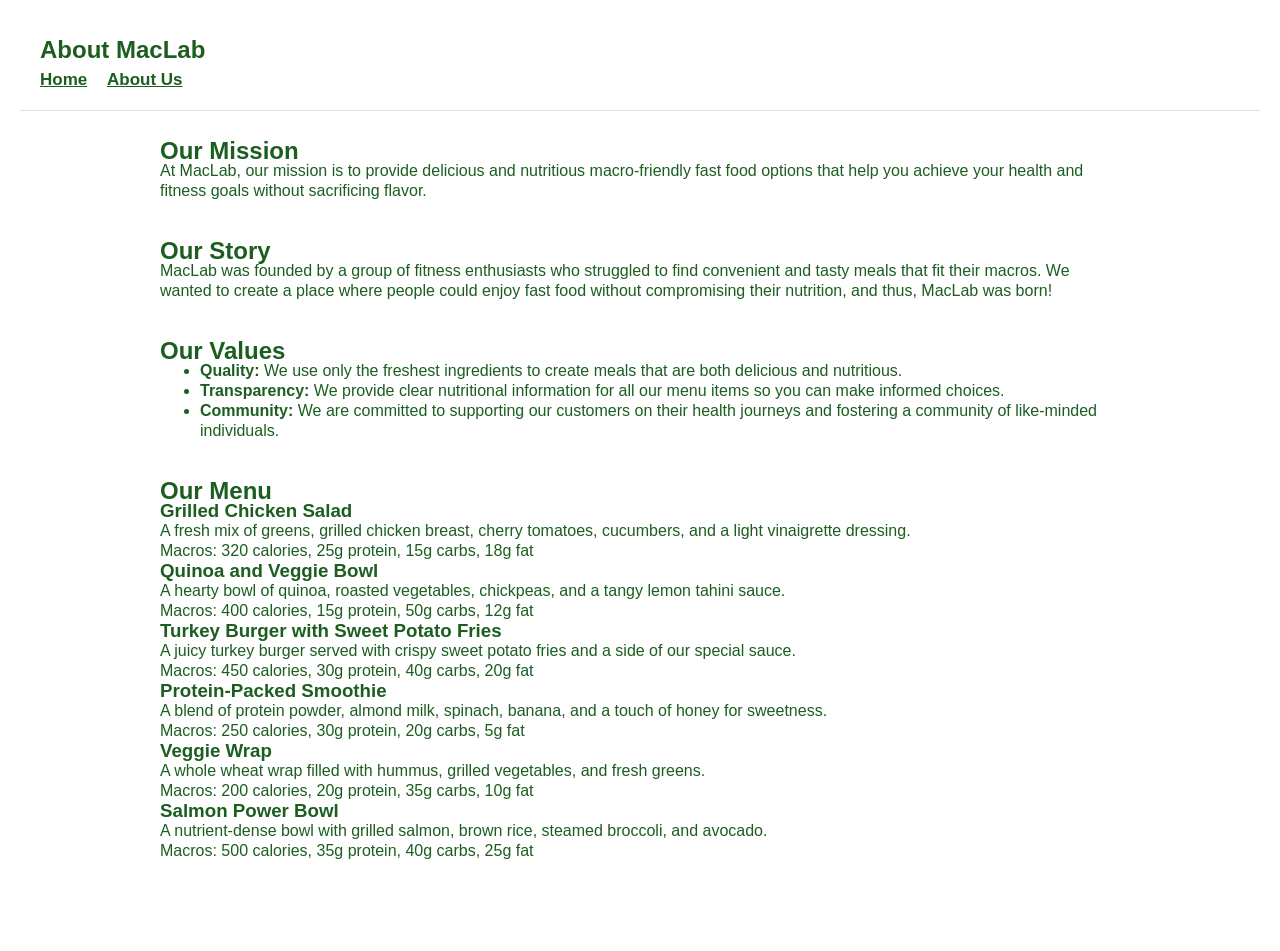
==== about.html @ 5e71e6af "Inserted all content for about.html About Us page: * Mission Statement, Story, Values, and Menu * Al" ====
<!DOCTYPE html>
<html lang="en">

<head>
    <meta charset="UTF-8">
    <meta name="viewport" content="width=device-width, initial-scale=1.0">
    <title>About Us - MacLab</title>
    <link rel="stylesheet" href="style.css">
</head>

<body>
    <header>
        <h1>About MacLab</h1>
        <nav>
            <a href="index.html">Home</a>
            <a href="about.html">About Us</a>
        </nav>
    </header>
    <main class="container">
        <section>
            <h2>Our Mission</h2>
            <p>At MacLab, our mission is to provide delicious and nutritious macro-friendly fast food options that help
                you achieve your health and fitness goals without sacrificing flavor.</p>
        </section>
        <section>
            <h2>Our Story</h2>
            <p>MacLab was founded by a group of fitness enthusiasts who struggled to find convenient and tasty meals
                that fit their macros. We wanted to create a place where people could enjoy fast food without
                compromising their nutrition, and thus, MacLab was born!</p>
        </section>
        <section>
            <h2>Our Values</h2>
            <ul>
                <li><strong>Quality:</strong> We use only the freshest ingredients to create meals that are both
                    delicious and nutritious.</li>
                <li><strong>Transparency:</strong> We provide clear nutritional information for all our menu items so
                    you can make informed choices.</li>
                <li><strong>Community:</strong> We are committed to supporting our customers on their health journeys
                    and fostering a community of like-minded individuals.</li>
            </ul>
        </section>
        <section class="menu">
            <h2>Our Menu</h2>
            <div class="menu-item">
                <h3>Grilled Chicken Salad</h3>
                <p>A fresh mix of greens, grilled chicken breast, cherry tomatoes, cucumbers, and a light vinaigrette
                    dressing.</p>
                <span>Macros: 320 calories, 25g protein, 15g carbs, 18g fat</span>
            </div>
            <div class="menu-item">
                <h3>Quinoa and Veggie Bowl</h3>
                <p>A hearty bowl of quinoa, roasted vegetables, chickpeas, and a tangy lemon tahini sauce.</p>
                <span>Macros: 400 calories, 15g protein, 50g carbs, 12g fat</span>
            </div>
            <div class="menu-item">
                <h3>Turkey Burger with Sweet Potato Fries</h3>
                <p>A juicy turkey burger served with crispy sweet potato fries and a side of our special sauce.</p>
                <span>Macros: 450 calories, 30g protein, 40g carbs, 20g fat</span>
            </div>
            <div class="menu-item">
                <h3>Protein-Packed Smoothie</h3>
                <p>A blend of protein powder, almond milk, spinach, banana, and a touch of honey for sweetness.</p>
                <span>Macros: 250 calories, 30g protein, 20g carbs, 5g fat</span>
            </div>
            <div class="menu-item">
                <h3>Veggie Wrap</h3>
                <p>A whole wheat wrap filled with hummus, grilled vegetables, and fresh greens.</p>
                <span>Macros: 200 calories, 20g protein, 35g carbs, 10g fat</span>
            </div>
            <div class="menu-item">
                <h3>Salmon Power Bowl</h3>
                <p>A nutrient-dense bowl with grilled salmon, brown rice, steamed broccoli, and avocado.</p>
                <span>Macros: 500 calories, 35g protein, 40g carbs, 25g fat</span>
        </section>

</html>
---- style.css ----
* {
    box-sizing: border-box;
    margin: 0;
}



body {
    margin: 0;
    font-family: Arial, sans-serif;
    line-height: 20px;
    color: #111;
    background: #ffffff;
    padding: 20px;
}

/* Btn styles */
.btn {
    display: inline-block;
    padding: 12px 22px;
    background: #2E7D32;
    text-decoration: none;
    border-radius: 6px;
    color: #e0e0e0;
    font-weight: bold;
}

.btn:hover {
    background: #94e698;
    color: #fcfbfb;
}

/* Header styles */
header {
    padding: 20px;
    border-bottom: 1px solid #e0e0e0;
    background: #FFFFFF
}

header h1 {
    margin: 0 0 10px 0;
    font-size: 24px;
    color: #1B5e20;
}

nav {
    margin-top: 10px;
    font-size: 17px;
}

nav a {
    text-decoration: underline;
    font-weight: bold;
    color: #1B5e20;
    margin-right: 15px;
}

nav a:hover {
    color: #3fa244;
}

section {
    margin-bottom: 40px;
}

/* Main container styles */
.container {
    max-width: 1000px;
    margin: 0 auto;
    padding: 30px 20px;
    color: #1B5E20;
}

/* Hero Section styles */
.hero {
    padding: 55px 20px;
    text-align: center;
    background: #E8F5E9;
    border-bottom: 1px solid #e0e0e0;
}

.hero h2 {
    font-size: 28px;
    margin: 0 0 15px 0;
    color: #1B5E20
}

.hero p {
    margin: 0 auto 18px auto;
    max-width: 600px;
    color: #1B5E20;

}

/* Snippets Section styles */
.snippets {
    background: #F1F8F4;
    padding: 40px 20px;
    border-bottom: 1px solid #e0e0e0;
    border-radius: 10px;
}

.snippets h2,
.testimonials h2 {
    margin-top: 25px;
    margin-bottom: 10px;

}

.snippets ul {
    margin: 6px 0;
    padding-left: 18px;
}

.snippets li {
    margin: 6px 0;
}

.snippets p {
    margin-bottom: 12px;
}

/* Testimonials Section styles */
.testimonials {
    margin-top: 35px;
    padding-top: 25px;
    border-top: 1px solid #eee;
}

.testimonials h2 {
    color: #1B5E20;
}

.testimonial {
    background: #F1F8F4;
    border: 1px solid #d0e8d3;
    border-radius: 8px;
    padding: 14px 16px;
    margin: 12px 0;
}

.testimonial p {
    margin: 0 0 10px 0;
    color: #1B5E20;
}

.testimonial span {
    display: block;
    margin-top: 8px;
    color: #1B5E20;
    font-weight: 700;
}

/* Footer styles */
footer {
    text-align: center;
    padding: 18px 10px;
    border-top: 1px solid #e0e0e0;
    font-size: 14px;
    color: #1B5E20;
}
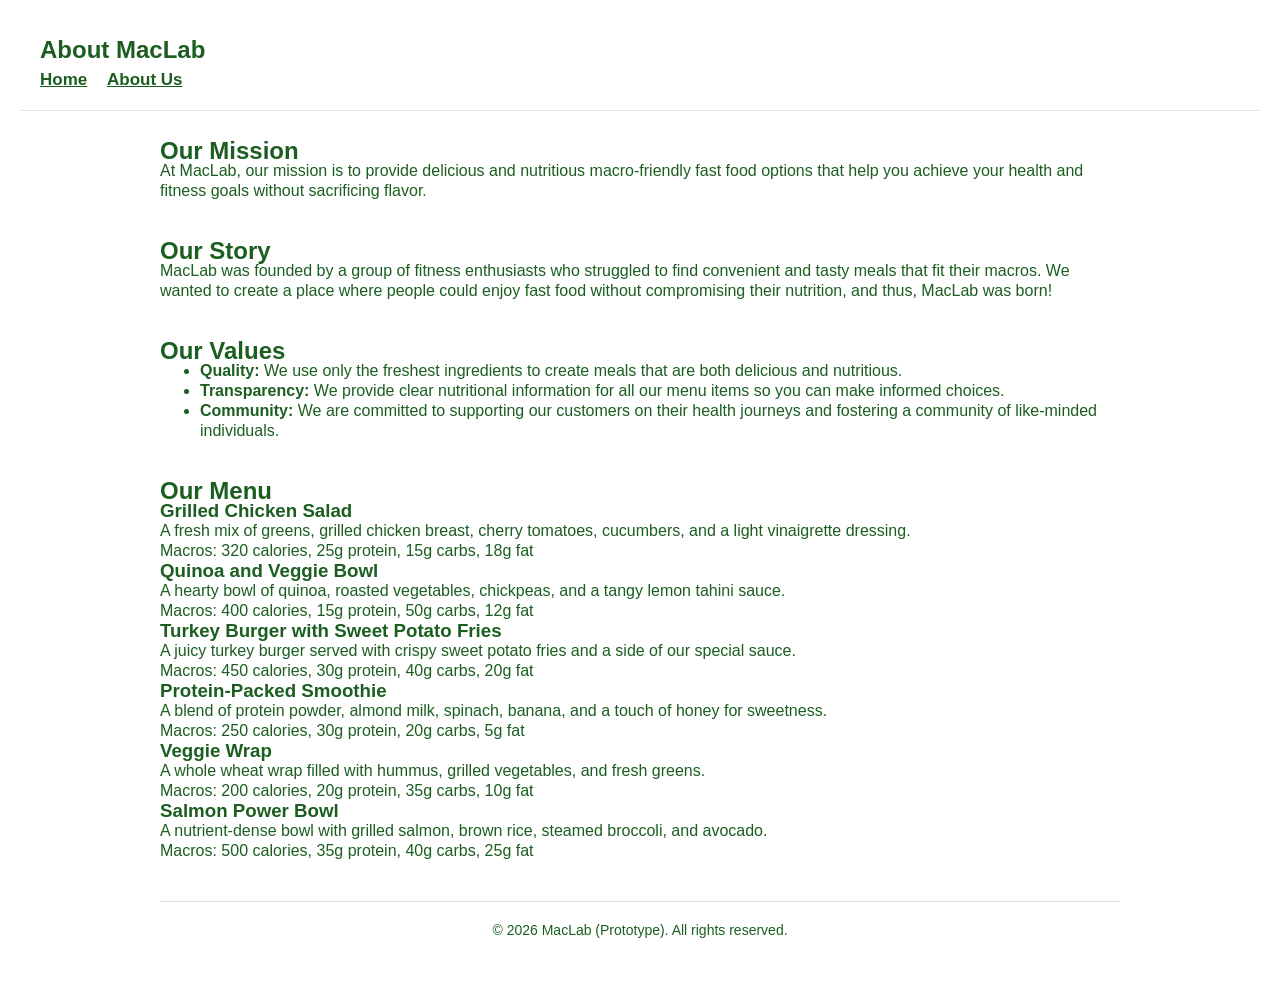
==== commit 354b1939: "Added footer I forgot to add my footer. I used the same footer as on my index.html file." ====
--- a/about.html
+++ b/about.html
@@ -72,5 +72,8 @@
                 <p>A nutrient-dense bowl with grilled salmon, brown rice, steamed broccoli, and avocado.</p>
                 <span>Macros: 500 calories, 35g protein, 40g carbs, 25g fat</span>
         </section>
+        <footer>
+            <p>&copy; 2026 MacLab (Prototype). All rights reserved.</p>
+        </footer>
 
 </html>
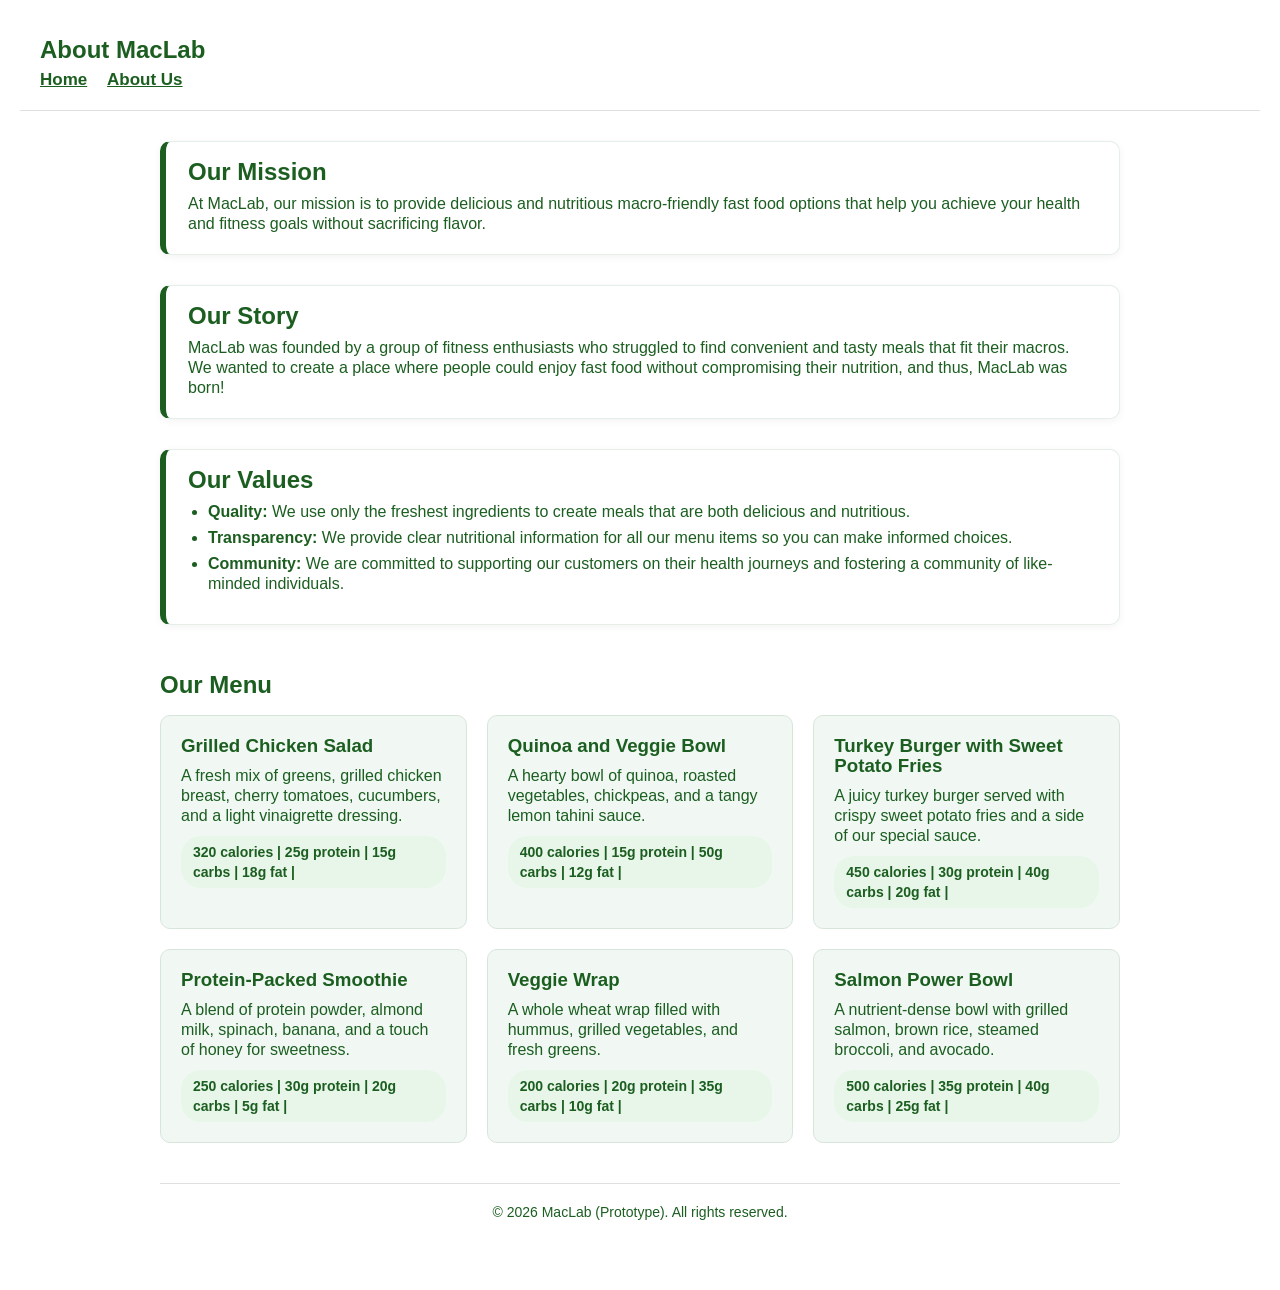
==== commit 1354028e: "Applied website theme to about.html and organized the layout * Added styled cards * Green borders an" ====
--- a/about.html
+++ b/about.html
@@ -17,18 +17,18 @@
         </nav>
     </header>
     <main class="container">
-        <section>
+        <section class="mission-section">
             <h2>Our Mission</h2>
             <p>At MacLab, our mission is to provide delicious and nutritious macro-friendly fast food options that help
                 you achieve your health and fitness goals without sacrificing flavor.</p>
         </section>
-        <section>
+        <section class="story-section">
             <h2>Our Story</h2>
             <p>MacLab was founded by a group of fitness enthusiasts who struggled to find convenient and tasty meals
                 that fit their macros. We wanted to create a place where people could enjoy fast food without
                 compromising their nutrition, and thus, MacLab was born!</p>
         </section>
-        <section>
+        <section class="values-section">
             <h2>Our Values</h2>
             <ul>
                 <li><strong>Quality:</strong> We use only the freshest ingredients to create meals that are both
@@ -41,36 +41,39 @@
         </section>
         <section class="menu">
             <h2>Our Menu</h2>
-            <div class="menu-item">
-                <h3>Grilled Chicken Salad</h3>
-                <p>A fresh mix of greens, grilled chicken breast, cherry tomatoes, cucumbers, and a light vinaigrette
-                    dressing.</p>
-                <span>Macros: 320 calories, 25g protein, 15g carbs, 18g fat</span>
-            </div>
-            <div class="menu-item">
-                <h3>Quinoa and Veggie Bowl</h3>
-                <p>A hearty bowl of quinoa, roasted vegetables, chickpeas, and a tangy lemon tahini sauce.</p>
-                <span>Macros: 400 calories, 15g protein, 50g carbs, 12g fat</span>
-            </div>
-            <div class="menu-item">
-                <h3>Turkey Burger with Sweet Potato Fries</h3>
-                <p>A juicy turkey burger served with crispy sweet potato fries and a side of our special sauce.</p>
-                <span>Macros: 450 calories, 30g protein, 40g carbs, 20g fat</span>
-            </div>
-            <div class="menu-item">
-                <h3>Protein-Packed Smoothie</h3>
-                <p>A blend of protein powder, almond milk, spinach, banana, and a touch of honey for sweetness.</p>
-                <span>Macros: 250 calories, 30g protein, 20g carbs, 5g fat</span>
-            </div>
-            <div class="menu-item">
-                <h3>Veggie Wrap</h3>
-                <p>A whole wheat wrap filled with hummus, grilled vegetables, and fresh greens.</p>
-                <span>Macros: 200 calories, 20g protein, 35g carbs, 10g fat</span>
-            </div>
-            <div class="menu-item">
-                <h3>Salmon Power Bowl</h3>
-                <p>A nutrient-dense bowl with grilled salmon, brown rice, steamed broccoli, and avocado.</p>
-                <span>Macros: 500 calories, 35g protein, 40g carbs, 25g fat</span>
+            <div class="menu-grid">
+                <div class="menu-item">
+                    <h3>Grilled Chicken Salad</h3>
+                    <p>A fresh mix of greens, grilled chicken breast, cherry tomatoes, cucumbers, and a light
+                        vinaigrette
+                        dressing.</p>
+                    <span class="macros"> 320 calories | 25g protein | 15g carbs | 18g fat |</span>
+                </div>
+                <div class="menu-item">
+                    <h3>Quinoa and Veggie Bowl</h3>
+                    <p>A hearty bowl of quinoa, roasted vegetables, chickpeas, and a tangy lemon tahini sauce.</p>
+                    <span class="macros"> 400 calories | 15g protein | 50g carbs | 12g fat |</span>
+                </div>
+                <div class="menu-item">
+                    <h3>Turkey Burger with Sweet Potato Fries</h3>
+                    <p>A juicy turkey burger served with crispy sweet potato fries and a side of our special sauce.</p>
+                    <span class="macros"> 450 calories | 30g protein | 40g carbs | 20g fat |</span>
+                </div>
+                <div class="menu-item">
+                    <h3>Protein-Packed Smoothie</h3>
+                    <p>A blend of protein powder, almond milk, spinach, banana, and a touch of honey for sweetness.</p>
+                    <span class="macros"> 250 calories | 30g protein | 20g carbs | 5g fat |</span>
+                </div>
+                <div class="menu-item">
+                    <h3>Veggie Wrap</h3>
+                    <p>A whole wheat wrap filled with hummus, grilled vegetables, and fresh greens.</p>
+                    <span class="macros"> 200 calories | 20g protein | 35g carbs | 10g fat |</span>
+                </div>
+                <div class="menu-item">
+                    <h3>Salmon Power Bowl</h3>
+                    <p>A nutrient-dense bowl with grilled salmon, brown rice, steamed broccoli, and avocado.</p>
+                    <span class="macros"> 500 calories | 35g protein | 40g carbs | 25g fat |</span>
+                </div>
         </section>
         <footer>
             <p>&copy; 2026 MacLab (Prototype). All rights reserved.</p>
--- a/style.css
+++ b/style.css
@@ -151,6 +151,82 @@
     font-weight: 700;
 }
 
+/*About Sections */
+.mission-section, .story-section, .values-section {
+    background: #FFFFFF;
+    border: 1px solid #e6eee8;
+    border-left: 6px solid #1B5E20;
+    border-radius: 10px;
+    padding: 20px 22px;
+    margin-bottom: 30px;
+    box-shadow: 0 2px 8px rgba(0, 0, 0, 0.05);
+}
+.mission-section h2, .story-section h2, .values-section h2 {
+    margin-bottom: 12px;
+    color: #1B5E20;
+}
+.values-section ul {
+    margin: 10px 0;
+    padding-left: 20px;
+}
+.values-section li {
+    margin: 6px 0;
+    color: #1B5E20;
+}
+/* Menu Section styles */
+.menu {
+    margin-top: 50px;
+
+}
+
+.menu h2 {
+    color: #1B5E20;
+    margin-bottom: 20px;
+}
+
+.menu-grid {
+    display: grid;
+    grid-template-columns: repeat(auto-fit, minmax(280px, 1fr));
+    gap: 20px;
+    margin-top: 20px;
+}
+
+.menu-item {
+    background: #F1F8F4;
+    border: 1px solid #d8e5db;
+    border-radius: 10px;
+    padding: 20px;
+    transition: 0.2s ease;
+}
+
+.menu-item:hover {
+    background: #E8F5E9;
+}
+
+.menu-item h3 {
+    margin-top: 0;
+    margin-bottom: 10px;
+    color: #1B5E20;
+}
+
+.menu-item span {
+    display: block;
+    margin-top: 10px;
+    font-weight: 600;
+    color: #2E7D32;
+}
+
+.menu-item .macros {
+    display: inline-block;
+    margin-top: 10px;
+    padding: 6px 12px;
+    background: #E8F5E9;
+    border-radius: 20px;
+    font-size: 14px;
+    font-weight: 600;
+    color: #1B5E20;
+}
+
 /* Footer styles */
 footer {
     text-align: center;
